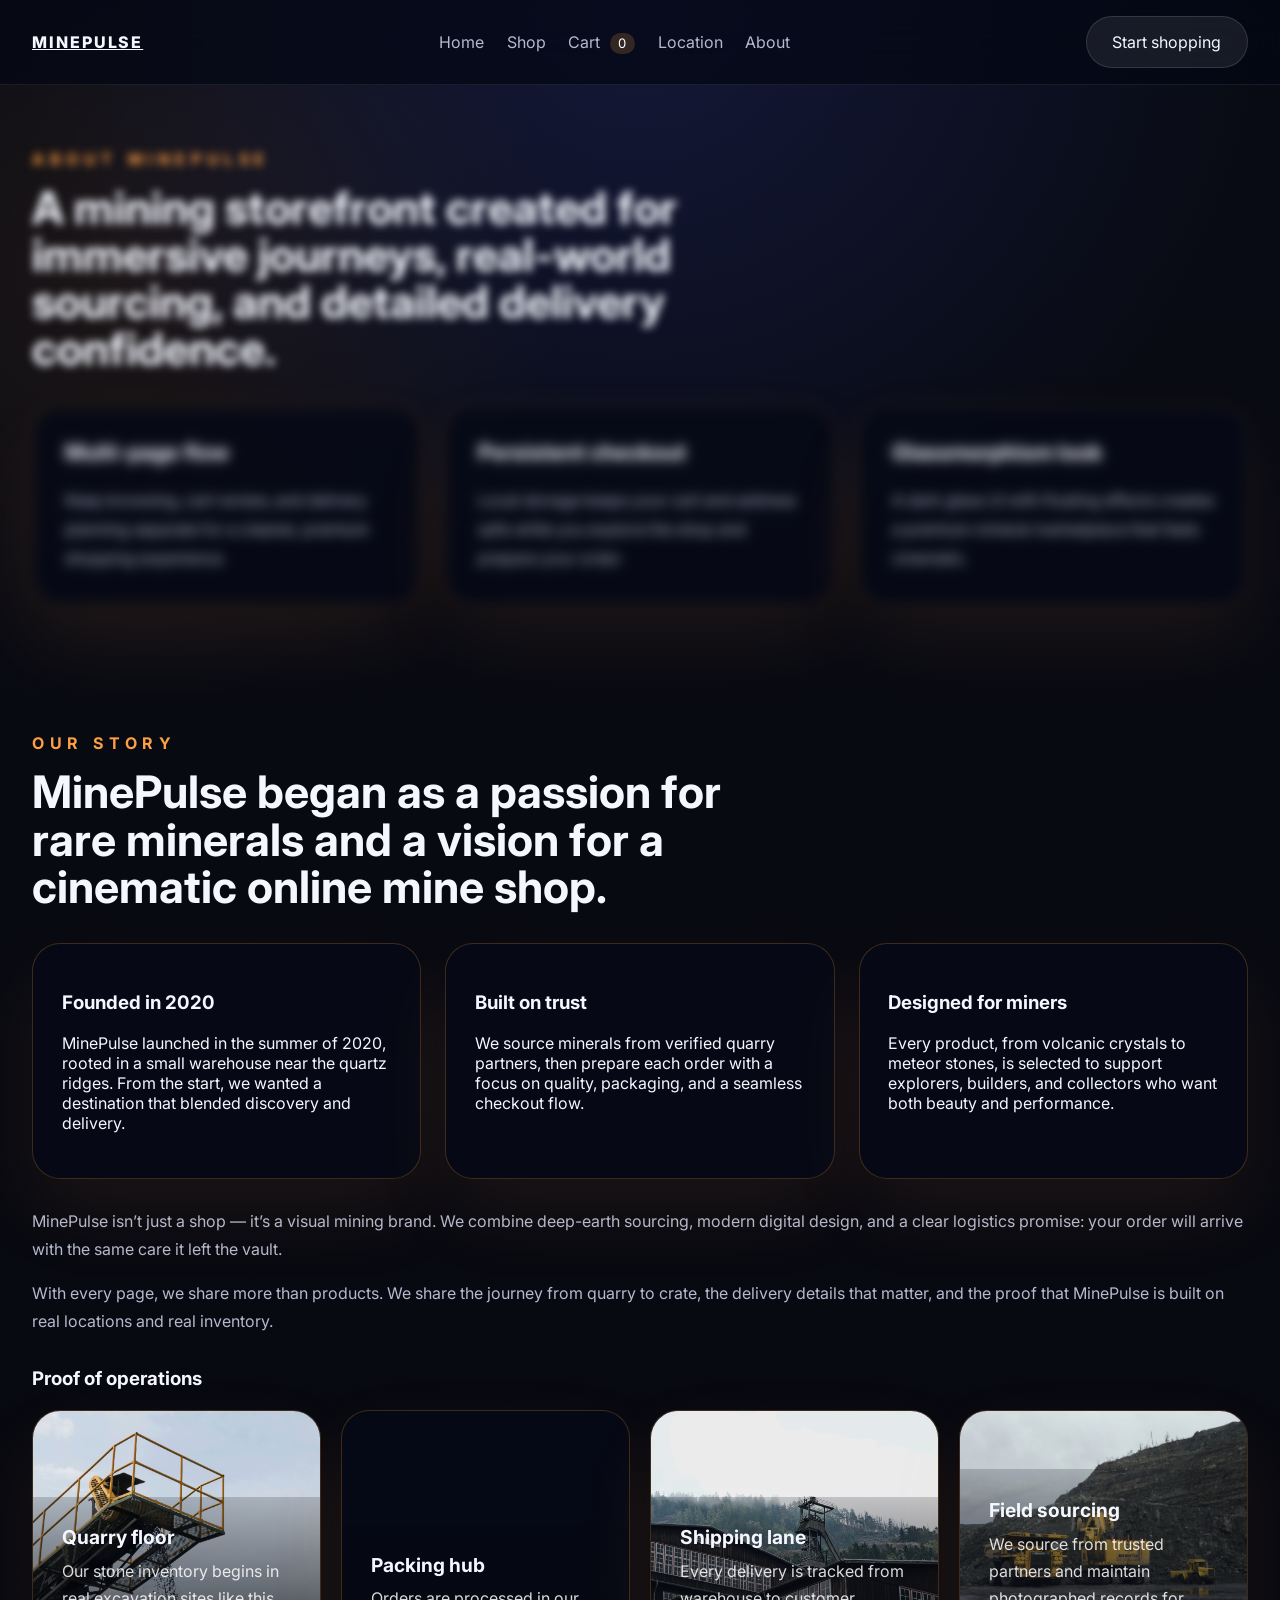
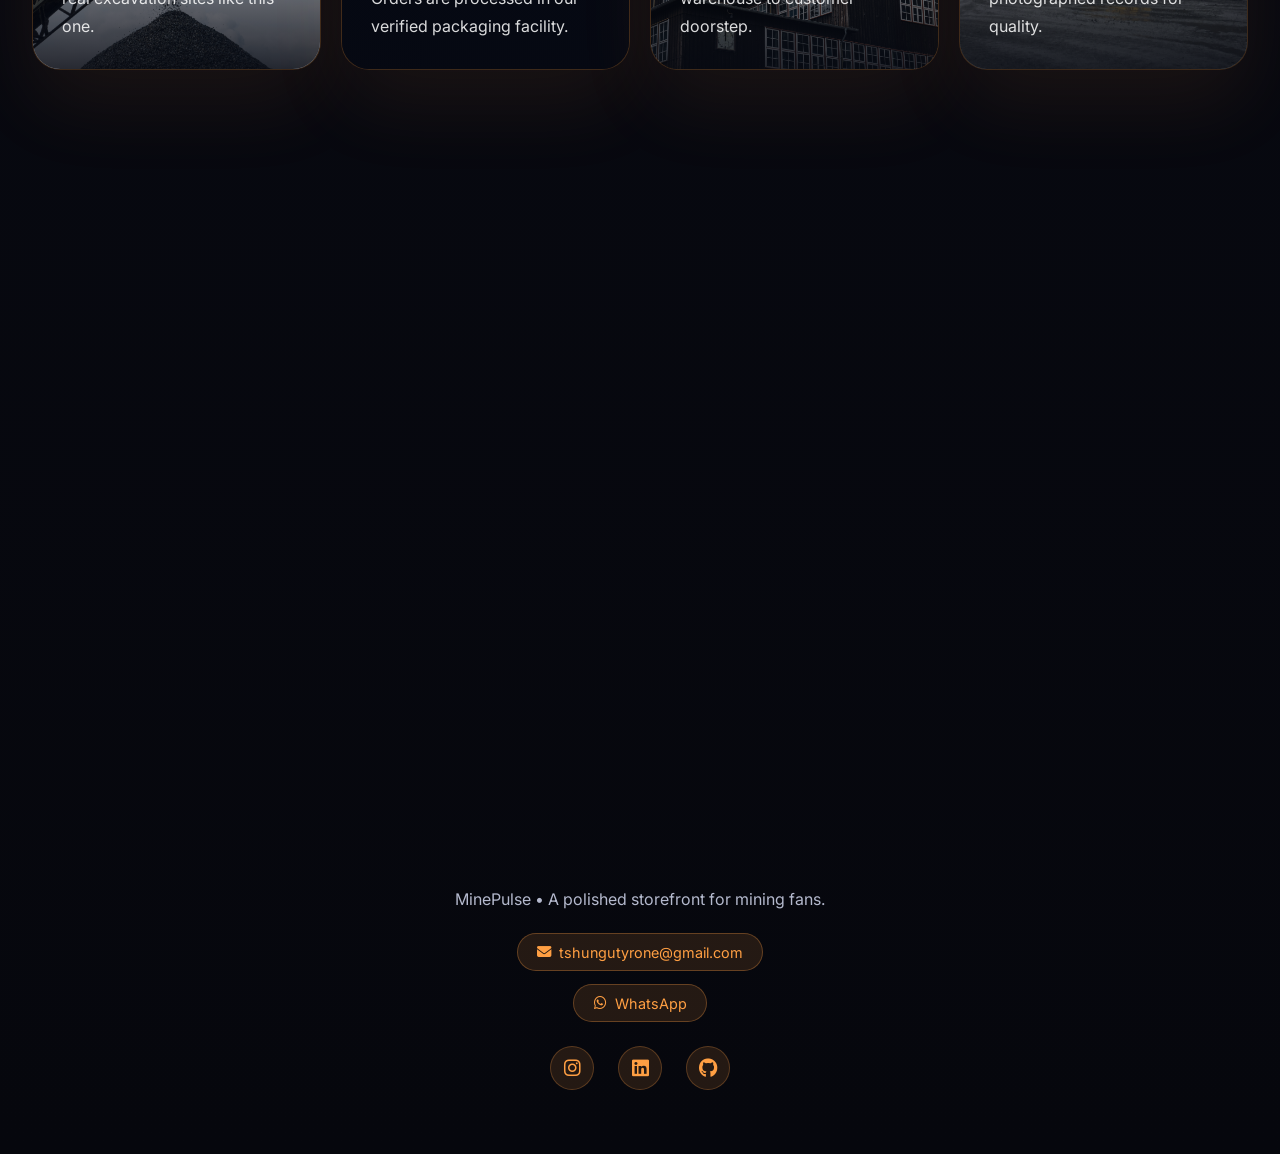
==== Construction/about.html @ dc21303c "Add files via upload" ====
<!DOCTYPE html>
<html lang="en">
<head>
  <meta charset="UTF-8" />
  <meta name="viewport" content="width=device-width, initial-scale=1.0" />
  <title>MinePulse — About</title>
  <link rel="preconnect" href="https://fonts.googleapis.com" />
  <link rel="preconnect" href="https://fonts.gstatic.com" crossorigin />
  <link href="https://fonts.googleapis.com/css2?family=Inter:wght@400;500;600;700;800&display=swap" rel="stylesheet" />
  <link rel="stylesheet" href="https://cdnjs.cloudflare.com/ajax/libs/font-awesome/6.4.0/css/all.min.css" />
  <link rel="stylesheet" href="style.css" />
</head>
<body data-page="about">
  <header class="site-header">
    <a class="brand" href="index.html">MinePulse</a>
    <nav class="site-nav">
      <a href="index.html">Home</a>
      <a href="shop.html">Shop</a>
      <a href="cart.html">Cart <span class="cart-count">0</span></a>
      <a href="location.html">Location</a>
      <a href="about.html">About</a>
    </nav>
    <a class="button button--secondary" href="shop.html">Start shopping</a>
  </header>

  <main>
    <section class="section section--intro reveal">
      <div class="section__heading">
        <strong>About MinePulse</strong>
        <h2>A mining storefront created for immersive journeys, real-world sourcing, and detailed delivery confidence.</h2>
      </div>
      <div class="feature-grid">
        <div class="feature-card reveal">
          <h3>Multi-page flow</h3>
          <p>Keep browsing, cart review, and delivery planning separate for a cleaner, premium shopping experience.</p>
        </div>
        <div class="feature-card reveal">
          <h3>Persistent checkout</h3>
          <p>Local storage keeps your cart and address safe while you explore the shop and prepare your order.</p>
        </div>
        <div class="feature-card reveal">
          <h3>Glassmorphism look</h3>
          <p>A dark glass UI with floating effects creates a premium mineral marketplace that feels cinematic.</p>
        </div>
      </div>
    </section>

    <section class="section section--story reveal">
      <div class="section__heading">
        <strong>Our story</strong>
        <h2>MinePulse began as a passion for rare minerals and a vision for a cinematic online mine shop.</h2>
      </div>
      <div class="history-grid">
        <div class="story-card reveal">
          <h3>Founded in 2020</h3>
          <p>MinePulse launched in the summer of 2020, rooted in a small warehouse near the quartz ridges. From the start, we wanted a destination that blended discovery and delivery.</p>
        </div>
        <div class="story-card reveal">
          <h3>Built on trust</h3>
          <p>We source minerals from verified quarry partners, then prepare each order with a focus on quality, packaging, and a seamless checkout flow.</p>
        </div>
        <div class="story-card reveal">
          <h3>Designed for miners</h3>
          <p>Every product, from volcanic crystals to meteor stones, is selected to support explorers, builders, and collectors who want both beauty and performance.</p>
        </div>
      </div>
      <div class="about-copy">
        <p>MinePulse isn’t just a shop — it’s a visual mining brand. We combine deep-earth sourcing, modern digital design, and a clear logistics promise: your order will arrive with the same care it left the vault.</p>
        <p>With every page, we share more than products. We share the journey from quarry to crate, the delivery details that matter, and the proof that MinePulse is built on real locations and real inventory.</p>
      </div>

      <div class="proof-gallery">
        <h3>Proof of operations</h3>
        <div class="proof-grid">
          <article class="proof-card proof-card--one reveal">
            <div class="proof-copy"><strong>Quarry floor</strong><p>Our stone inventory begins in real excavation sites like this one.</p></div>
          </article>
          <article class="proof-card proof-card--two reveal">
            <div class="proof-copy"><strong>Packing hub</strong><p>Orders are processed in our verified packaging facility.</p></div>
          </article>
          <article class="proof-card proof-card--three reveal">
            <div class="proof-copy"><strong>Shipping lane</strong><p>Every delivery is tracked from warehouse to customer doorstep.</p></div>
          </article>
          <article class="proof-card proof-card--four reveal">
            <div class="proof-copy"><strong>Field sourcing</strong><p>We source from trusted partners and maintain photographed records for quality.</p></div>
          </article>
        </div>
      </div>
    </section>

    <section class="section section--contact reveal">
      <div class="section__heading">
        <strong>Get in touch</strong>
        <h2>Have questions or need more information? We're here to help!</h2>
      </div>
      <div class="contact-grid">
        <div class="contact-card">
          <div class="contact-icon">
            <i class="fas fa-envelope"></i>
          </div>
          <h3>Email Us</h3>
          <p>For general inquiries and business matters:</p>
          <a href="mailto:tshungutyrone@gmail.com" class="contact-link"><i class="fas fa-envelope"></i> tshungutyrone@gmail.com</a>
        </div>
        <div class="contact-card">
          <div class="contact-icon">
            <i class="fab fa-whatsapp"></i>
          </div>
          <h3>WhatsApp</h3>
          <p>Chat with us directly for quick support:</p>
          <a href="https://wa.me/212694480217" target="_blank" rel="noopener" class="contact-link"><i class="fab fa-whatsapp"></i> +212 694480217</a>
        </div>
      </div>
    </section>
  </main>

  <footer class="footer">
    <p>MinePulse • A polished storefront for mining fans.</p>
    <div class="contact-info">
      <a href="mailto:tshungutyrone@gmail.com" class="contact-badge" title="Email"><i class="fas fa-envelope"></i> tshungutyrone@gmail.com</a>
      <a href="https://wa.me/212694480217" target="_blank" rel="noopener" class="contact-badge" title="WhatsApp"><i class="fab fa-whatsapp"></i> WhatsApp</a>
    </div>
    <div class="social-icons">
      <a href="https://instagram.com" target="_blank" rel="noopener" aria-label="Instagram"><i class="fab fa-instagram"></i></a>
      <a href="https://linkedin.com" target="_blank" rel="noopener" aria-label="LinkedIn"><i class="fab fa-linkedin"></i></a>
      <a href="https://github.com" target="_blank" rel="noopener" aria-label="GitHub"><i class="fab fa-github"></i></a>
    </div>

  <div class="toast" aria-live="polite"></div>
  <script src="script.js"></script>
</body>
</html>
---- Construction/style.css ----
/* Global theme */
:root {
  --bg: #090b14;
  --surface: rgba(255, 255, 255, 0.08);
  --text: #f4f7ff;
  --muted: #b4b9cd;
  --accent: #ff9f43;
  --shadow: 0 32px 120px rgba(0, 0, 0, 0.28);
  font-family: 'Inter', ui-sans-serif, system-ui, sans-serif;
}

* {
  box-sizing: border-box;
}

html {
  scroll-behavior: smooth;
}

body {
  margin: 0;
  min-height: 100vh;
  background: radial-gradient(circle at top, rgba(74, 95, 248, 0.16), transparent 22%),
    radial-gradient(circle at 10% 10%, rgba(255, 159, 67, 0.08), transparent 16%),
    linear-gradient(180deg, #090b14 0%, #06070d 100%);
  color: var(--text);
  overflow-x: hidden;
}

button,
a {
  font: inherit;
}

img {
  display: block;
  max-width: 100%;
}

.site-header {
  position: sticky;
  top: 0;
  z-index: 20;
  display: flex;
  align-items: center;
  justify-content: space-between;
  gap: 1rem;
  padding: 1rem 2rem;
  backdrop-filter: blur(20px);
  background: rgba(4, 7, 20, 0.72);
  border-bottom: 1px solid rgba(255, 255, 255, 0.08);
}

.brand {
  font-weight: 800;
  letter-spacing: 0.12em;
  text-transform: uppercase;
  color: var(--text);
}

.site-nav {
  display: flex;
  gap: 1.4rem;
  flex-wrap: wrap;
}

.site-nav a {
  color: var(--muted);
  text-decoration: none;
  transition: color 0.2s ease;
}

.site-nav a:hover,
.site-nav a:focus {
  color: var(--text);
}

.cart-count {
  margin-left: 0.35rem;
  padding: 0.15rem 0.55rem;
  border-radius: 999px;
  background: rgba(255, 159, 67, 0.18);
  color: #fff;
  font-size: 0.82rem;
}

.hero {
  position: relative;
  min-height: 100vh;
  display: grid;
  grid-template-columns: 1.2fr 0.8fr;
  align-items: center;
  gap: 2rem;
  padding: 6rem 2rem 3rem;
  z-index: 1;
}

.hero__copy {
  max-width: 640px;
}

.hero h1 {
  font-size: clamp(3rem, 5vw, 5.2rem);
  line-height: 1;
  margin: 0 0 1.2rem;
  max-width: 14ch;
}

.hero p {
  max-width: 620px;
  color: var(--muted);
  line-height: 1.8;
  margin-bottom: 2rem;
}

.hero__actions {
  display: flex;
  gap: 1rem;
  flex-wrap: wrap;
  margin-bottom: 2rem;
}

.hero__preview {
  display: grid;
  gap: 1.5rem;
}

.preview-card {
  border-radius: 32px;
  padding: 2rem;
  background: rgba(255, 255, 255, 0.06);
  border: 1px solid rgba(255, 255, 255, 0.12);
  box-shadow: var(--shadow);
}

.preview-card--big {
  grid-column: span 2;
}

.preview-card strong {
  display: block;
  margin-bottom: 0.75rem;
  font-size: 1.8rem;
}

.preview-card span {
  color: var(--muted);
}

.eyebrow {
  display: inline-block;
  text-transform: uppercase;
  letter-spacing: 0.32em;
  color: var(--accent);
  font-size: 0.8rem;
  margin-bottom: 1.5rem;
}

.button {
  display: inline-flex;
  align-items: center;
  justify-content: center;
  gap: 0.5rem;
  padding: 0.95rem 1.6rem;
  border-radius: 999px;
  border: none;
  text-decoration: none;
  cursor: pointer;
  transition: transform 0.22s ease, box-shadow 0.22s ease, background-color 0.22s ease;
}

.button:hover {
  transform: translateY(-2px);
}

.button--primary {
  background: linear-gradient(135deg, #6f6dff, #ff9f43);
  color: #0f1124;
  box-shadow: 0 18px 35px rgba(255, 159, 67, 0.18);
}

.button--secondary {
  background: rgba(255, 255, 255, 0.08);
  color: var(--text);
  border: 1px solid rgba(255, 255, 255, 0.12);
  display: inline-flex;
  align-items: center;
  gap: 0.6rem;
  transition: all 0.3s ease;
}

.button--secondary:hover {
  background: rgba(255, 159, 67, 0.15);
  border-color: rgba(255, 159, 67, 0.4);
}

.button--secondary i {
  transition: transform 0.3s ease;
}

.button--secondary:hover i {
  transform: scale(1.2);
}

.scene {
  position: fixed;
  inset: 0;
  pointer-events: none;
  overflow: hidden;
  z-index: 0;
}

.scene__spark,
.scene__orb {
  position: absolute;
  border-radius: 50%;
  opacity: 0.8;
  filter: blur(1px);
}

.scene__spark {
  width: 100px;
  height: 100px;
  background: radial-gradient(circle, rgba(255, 159, 67, 0.45), transparent 45%);
}

.spark--one {
  top: 12%;
  left: 10%;
}

.spark--two {
  top: 40%;
  right: 8%;
  width: 120px;
  height: 120px;
  background: radial-gradient(circle, rgba(81, 148, 255, 0.35), transparent 55%);
}

.spark--three {
  bottom: 18%;
  left: 22%;
}

.spark--four {
  bottom: 25%;
  right: 16%;
  width: 90px;
  height: 90px;
  background: radial-gradient(circle, rgba(255, 255, 255, 0.18), transparent 52%);
}

.scene__orb {
  width: 200px;
  height: 200px;
  background: radial-gradient(circle at 30% 30%, rgba(102, 69, 255, 0.22), rgba(255, 159, 67, 0.04));
}

.orb--one {
  top: 20%;
  right: 12%;
}

.orb--two {
  bottom: 14%;
  left: 10%;
  width: 170px;
  height: 170px;
}

.orb--three {
  top: 55%;
  left: 50%;
  transform: translateX(-50%);
  width: 220px;
  height: 220px;
  background: radial-gradient(circle at 40% 40%, rgba(255, 159, 67, 0.18), rgba(81, 148, 255, 0.06));
}

.section {
  position: relative;
  z-index: 1;
  padding: 4rem 2rem;
}

.section--shop-hero {
  position: relative;
  background-image: linear-gradient(180deg, rgba(8, 12, 22, 0.84), rgba(8, 12, 22, 0.84)), url('image/brian-wangenheim-9oYVLajlsg8-unsplash.jpg');
  background-size: cover;
  background-position: center;
  color: #fff;
}

.section--cart-bg {
  position: relative;
  background-image: linear-gradient(180deg, rgba(8, 12, 22, 0.81), rgba(8, 12, 22, 0.81)), url('image/dominik-vanyi-Mk2ls9UBO2E-unsplash.jpg');
  background-size: cover;
  background-position: center;
  color: #fff;
}

.section--shop-hero::before,
.section--cart-bg::before {
  content: "";
  position: absolute;
  inset: 0;
  background: rgba(3, 6, 15, 0.56);
}

.section--shop-hero > * {
  position: relative;
  z-index: 1;
}

.section--cart-bg > * {
  position: relative;
  z-index: 1;
}

.section__heading {
  max-width: 780px;
  margin-bottom: 2rem;
}

.section__heading strong {
  display: block;
  text-transform: uppercase;
  letter-spacing: 0.35em;
  color: var(--accent);
  margin-bottom: 1rem;
}

.section__heading h2 {
  font-size: clamp(2.1rem, 3.5vw, 3.4rem);
  margin: 0;
  line-height: 1.05;
}

.feature-grid,
.category-grid,
.location-grid,
.history-grid {
  display: grid;
  grid-template-columns: repeat(auto-fit, minmax(260px, 1fr));
  gap: 1.5rem;
}

.feature-card,
.category-card,
.location-card,
.story-card,
.cart-panel__inner,
.delivery-panel__inner {
  background: rgba(255, 255, 255, 0.05);
  border: 1px solid rgba(255, 255, 255, 0.1);
  border-radius: 28px;
  padding: 2rem;
  box-shadow: inset 0 0 0 1px rgba(255, 255, 255, 0.02);
}

body[data-page="about"] .feature-card,
body[data-page="about"] .story-card,
body[data-page="about"] .proof-card {
  background: rgba(6, 10, 22, 0.88);
  border: 1px solid rgba(255, 159, 67, 0.22);
  box-shadow: 0 35px 80px rgba(255, 159, 67, 0.08);
}

body[data-page="about"] .feature-card,
body[data-page="about"] .story-card,
body[data-page="about"] .proof-card {
  background-clip: padding-box;
}

body[data-page="about"] .feature-card.reveal {
  transform: translateX(-40px);
  opacity: 0;
}

body[data-page="about"] .story-card.reveal {
  transform: translateX(40px);
  opacity: 0;
}

body[data-page="about"] .proof-card.reveal {
  transform: translateY(40px);
  opacity: 0;
}

body[data-page="about"] .feature-card.reveal.is-visible,
body[data-page="about"] .story-card.reveal.is-visible,
body[data-page="about"] .proof-card.reveal.is-visible {
  transform: translateX(0) translateY(0);
  opacity: 1;
}

.feature-card h3,
.category-card h3,
.location-card h3 {
  margin-top: 0;
  font-size: 1.35rem;
}

.feature-card p,
.category-card p,
.location-card p {
  color: var(--muted);
  margin: 0.85rem 0 0;
  line-height: 1.8;
}

.proof-gallery {
  margin-top: 2rem;
}

.proof-gallery h3 {
  margin-bottom: 1.2rem;
}

.proof-grid {
  display: grid;
  grid-template-columns: repeat(auto-fit, minmax(240px, 1fr));
  gap: 1.25rem;
}

.proof-card {
  position: relative;
  min-height: 260px;
  border-radius: 28px;
  overflow: hidden;
  background: rgba(255, 255, 255, 0.06);
  border: 1px solid rgba(255, 255, 255, 0.12);
  box-shadow: var(--shadow);
  display: flex;
  align-items: flex-end;
}

.proof-card::before {
  content: "";
  position: absolute;
  inset: 0;
  background-size: cover;
  background-position: center;
  opacity: 0.95;
}

.proof-copy {
  position: relative;
  z-index: 1;
  padding: 1.8rem;
  background: linear-gradient(180deg, rgba(6, 9, 18, 0.18), rgba(6, 9, 18, 0.85));
  width: 100%;
}

.proof-copy strong {
  display: block;
  font-size: 1.2rem;
  margin-bottom: 0.55rem;
}

.proof-copy p {
  margin: 0;
  color: rgba(255, 255, 255, 0.85);
  line-height: 1.7;
}

.proof-card--one::before {
  background-image: url('image/adriano-qCB_-fzt35s-unsplash.jpg');
}

.proof-card--two::before {
  background-image: url('image/brian-wangenheim-9oYVLajlsg8-unsplash.jpg');
}

.proof-card--three::before {
  background-image: url('image/arthur-dick-jZiDVf-UNDk-unsplash.jpg');
}

.proof-card--four::before {
  background-image: url('image/vladimir-patkachakov-Mx6Xmf_nbRk-unsplash.jpg');
}

.proof-grid--location .proof-card--one::before {
  background-image: url('image/ben-ostrower-BM4FXbz2Xt0-unsplash.jpg');
}

.proof-grid--location .proof-card--two::before {
  background-image: url('image/ant-rozetsky-SLIFI67jv5k-unsplash.jpg');
}

.proof-grid--location .proof-card--three::before {
  background-image: url('image/tobias-kleeb-rpP7zWy-Uxc-unsplash.jpg');
}

.cards {
  display: grid;
  grid-template-columns: repeat(auto-fit, minmax(280px, 1fr));
  gap: 1.8rem;
}

.product-card {
  position: relative;
  background: rgba(255, 255, 255, 0.06);
  border: 1px solid rgba(255, 255, 255, 0.1);
  border-radius: 32px;
  padding: 1.5rem;
  box-shadow: var(--shadow);
  overflow: hidden;
  backdrop-filter: blur(18px);
  display: grid;
  gap: 1.2rem;
}

.product-card::before {
  content: "";
  position: absolute;
  inset: 0;
  background: linear-gradient(180deg, rgba(255, 255, 255, 0.05), transparent 45%);
  pointer-events: none;
}

.product-card__image {
  position: relative;
  width: 100%;
  min-height: 220px;
  border-radius: 28px;
  overflow: hidden;
  background: linear-gradient(180deg, rgba(81, 148, 255, 0.14), rgba(255, 159, 67, 0.11));
  display: grid;
  place-items: center;
}

.product-card__image::after {
  content: "";
  position: absolute;
  inset: 0;
  background: radial-gradient(circle at 20% 20%, rgba(255, 255, 255, 0.15), transparent 35%);
}

.image--rock1 {
  background-image: url('image/5.jpg');
  background-size: cover;
  background-position: center;
}

.image--rock2 {
  background-image: url('image/ant-rozetsky-SLIFI67jv5k-unsplash.jpg');
  background-size: cover;
  background-position: center;
}

.image--rock3 {
  background-image: url('image/9.jpg');
  background-size: cover;
  background-position: center;
}

.image--rock4 {
  background-image: url('image/tobias-kleeb-rpP7zWy-Uxc-unsplash.jpg');
  background-size: cover;
  background-position: center;
}

.image--rock5 {
  background-image: url('image/arthur-dick-jZiDVf-UNDk-unsplash.jpg');
  background-size: cover;
  background-position: center;
}

.image--rock6 {
  background-image: url('image/ant-rozetsky-SLIFI67jv5k-unsplash.jpg');
  background-size: cover;
  background-position: center;
}

.image--rock7 {
  background-image: url('image/tobias-kleeb-rpP7zWy-Uxc-unsplash.jpg');
  background-size: cover;
  background-position: center;
}

.image--rock8 {
  background-image: url('image/istockphoto-2238653278-1024x1024.jpg');
  background-size: cover;
  background-position: center;
}

.image--rock9 {
  background-image: url('image/wolfgang-weiser-2OCcshgezsE-unsplash.jpg');
  background-size: cover;
  background-position: center;
}

.card-badge {
  position: absolute;
  top: 1rem;
  right: 1rem;
  padding: 0.45rem 0.95rem;
  border-radius: 999px;
  font-size: 0.75rem;
  font-weight: 700;
  letter-spacing: 0.08em;
  text-transform: uppercase;
  background: rgba(0, 0, 0, 0.45);
  color: #fff;
  z-index: 1;
}

.product-card__body {
  position: relative;
  z-index: 1;
}

.product-card h3 {
  margin: 0 0 0.8rem;
  font-size: 1.5rem;
}

.product-card p {
  color: var(--muted);
  line-height: 1.8;
  margin: 0 0 1.4rem;
}

.product-card__meta {
  display: flex;
  align-items: center;
  justify-content: space-between;
  gap: 1rem;
  flex-wrap: wrap;
}

.price {
  font-size: 1.35rem;
  font-weight: 700;
}

.checkout-grid {
  display: grid;
  grid-template-columns: 1.1fr 0.9fr;
  gap: 1.8rem;
}

.gallery-slider {
  position: relative;
  overflow: hidden;
  border-radius: 32px;
  min-height: 420px;
  background: rgba(255, 255, 255, 0.04);
  border: 1px solid rgba(255, 255, 255, 0.12);
  box-shadow: var(--shadow);
}

.slider-track {
  display: flex;
  width: 400%;
  transition: transform 0.8s ease;
}

.slide-item {
  min-width: 100%;
  position: relative;
  padding: 3rem;
  display: grid;
  align-items: flex-end;
  background-size: cover;
  background-position: center;
  color: #fff;
}

.slide-item::before {
  content: "";
  position: absolute;
  inset: 0;
  background: linear-gradient(180deg, rgba(7, 13, 33, 0.12), rgba(7, 13, 33, 0.75));
}

.slide-copy {
  position: relative;
  z-index: 1;
  max-width: 520px;
}

.slide-copy span {
  display: inline-block;
  text-transform: uppercase;
  letter-spacing: 0.3em;
  color: var(--accent);
  margin-bottom: 1rem;
  font-size: 0.78rem;
}

.slide-copy h3 {
  font-size: clamp(2rem, 3vw, 2.7rem);
  margin: 0 0 0.8rem;
}

.slide-copy p {
  color: rgba(255, 255, 255, 0.88);
  line-height: 1.8;
}

.slider-controls {
  position: absolute;
  left: 50%;
  bottom: 1.4rem;
  transform: translateX(-50%);
  display: flex;
  gap: 1rem;
  z-index: 2;
}

.slide-button {
  border: none;
  background: rgba(255, 255, 255, 0.12);
  color: #fff;
  padding: 0.95rem 1.2rem;
  border-radius: 999px;
  cursor: pointer;
  transition: background-color 0.2s ease, transform 0.2s ease;
}

.slide-button:hover {
  background: rgba(255, 159, 67, 0.92);
  transform: translateY(-2px);
}

.map-card {
  margin-top: 2rem;
  background: rgba(255, 255, 255, 0.05);
  border: 1px solid rgba(255, 255, 255, 0.14);
  border-radius: 28px;
  padding: 2rem;
  box-shadow: var(--shadow);
}

.map-card h3 {
  margin-top: 0;
}

.map-card p {
  color: var(--muted);
  line-height: 1.75;
}

.map-frame {
  width: 100%;
  min-height: 320px;
  margin-top: 1.5rem;
  border: 0;
  border-radius: 24px;
}

.story-card {
  background: rgba(255, 255, 255, 0.05);
  border: 1px solid rgba(255, 255, 255, 0.12);
  border-radius: 28px;
  padding: 1.8rem;
}

.about-copy {
  margin-top: 1.8rem;
  color: var(--muted);
  line-height: 1.75;
}

.hero {
  background-image: radial-gradient(circle at top left, rgba(255, 159, 67, 0.14), transparent 20%),
    radial-gradient(circle at 95% 20%, rgba(81, 148, 255, 0.11), transparent 22%),
    linear-gradient(180deg, rgba(8, 12, 22, 0.96), rgba(8, 12, 22, 0.92));
}

.hero::before {
  content: "";
  position: absolute;
  inset: 0;
  background-image: url('image/ricardo-gomez-angel-F2iCP_knaj8-unsplash.jpg');
  background-size: cover;
  background-position: center center;
  opacity: 0.18;
  pointer-events: none;
}

.hero__copy,
.hero__preview {
  position: relative;
  z-index: 1;
}

.gallery-slider,
.map-card,
.history-grid {
  position: relative;
}

.map-card,
.story-card,
.location-card,
.feature-card,
.category-card {
  backdrop-filter: blur(16px);
}

.slide-item,
.map-frame {
  filter: saturate(1.05);
}

@media (max-width: 980px) {
  .slider-controls {
    position: static;
    justify-content: center;
    margin-top: 1rem;
  }
}

.cart-panel__inner h2,
.delivery-panel__inner h2 {
  margin: 0 0 1.5rem;
}

.cart-items {
  display: grid;
  gap: 1rem;
}

.cart-empty {
  color: var(--muted);
  margin: 0;
}

.cart-item {
  display: grid;
  grid-template-columns: 1fr auto;
  gap: 1rem;
  align-items: center;
  padding: 1rem 1.2rem;
  background: rgba(255, 255, 255, 0.04);
  border-radius: 20px;
}

.cart-item__info {
  display: grid;
  gap: 0.3rem;
}

.cart-item__name {
  margin: 0;
  font-weight: 700;
}

.cart-item__qty {
  color: var(--muted);
}

.cart-item__price {
  font-weight: 700;
}

.cart-item__actions {
  display: flex;
  gap: 0.6rem;
}

.cart-item__actions button {
  background: rgba(255, 255, 255, 0.08);
  color: var(--text);
  width: 42px;
  height: 42px;
  border-radius: 50%;
  border: 1px solid rgba(255, 255, 255, 0.1);
}

.cart-summary {
  display: flex;
  justify-content: space-between;
  align-items: center;
  margin: 1.5rem 0;
  padding: 1rem 1.2rem;
  border-radius: 22px;
  background: rgba(255, 255, 255, 0.04);
}

.cart-total {
  font-size: 1.85rem;
}

.place-order,
.checkout {
  width: 100%;
  margin-top: 0.5rem;
}

.delivery-form {
  display: grid;
  gap: 1rem;
}

.delivery-form label {
  display: grid;
  gap: 0.5rem;
  color: var(--text);
  font-weight: 500;
}

.delivery-form input {
  width: 100%;
  border: 1px solid rgba(255, 255, 255, 0.14);
  border-radius: 18px;
  background: rgba(255, 255, 255, 0.05);
  color: var(--text);
  padding: 0.95rem 1rem;
}

.delivery-form input::placeholder {
  color: rgba(255, 255, 255, 0.55);
}

.form-row {
  display: grid;
  grid-template-columns: repeat(2, minmax(0, 1fr));
  gap: 1rem;
}

.delivery-summary {
  margin-top: 2rem;
  padding: 1.4rem;
  background: rgba(255, 255, 255, 0.05);
  border: 1px solid rgba(255, 255, 255, 0.1);
  border-radius: 24px;
}

.customer-details {
  display: grid;
  gap: 0.75rem;
  color: var(--muted);
}

.customer-details p {
  margin: 0;
}

.location-card {
  min-height: 240px;
}

.footer {
  text-align: center;
  padding: 2rem 2rem 4rem;
  color: var(--muted);
}

.social-icons {
  display: flex;
  justify-content: center;
  gap: 1.5rem;
  margin-top: 1.5rem;
}

.social-icons a {
  display: inline-flex;
  align-items: center;
  justify-content: center;
  width: 44px;
  height: 44px;
  border-radius: 50%;
  background: rgba(255, 159, 67, 0.12);
  color: var(--accent);
  text-decoration: none;
  font-size: 1.2rem;
  transition: all 0.3s ease;
  border: 1px solid rgba(255, 159, 67, 0.25);
}

.social-icons a:hover {
  background: rgba(255, 159, 67, 0.25);
  color: #fff;
  transform: translateY(-4px);
  box-shadow: 0 12px 32px rgba(255, 159, 67, 0.2);
}

/* Contact Information Styling */
.contact-info {
  display: flex;
  flex-direction: column;
  gap: 0.8rem;
  align-items: center;
  margin: 1.5rem 0;
}

.contact-badge {
  display: inline-flex;
  align-items: center;
  gap: 0.5rem;
  padding: 0.6rem 1.2rem;
  background: rgba(255, 159, 67, 0.12);
  color: var(--accent);
  text-decoration: none;
  border-radius: 999px;
  border: 1px solid rgba(255, 159, 67, 0.3);
  transition: all 0.3s ease;
  font-size: 0.9rem;
}

.contact-badge:hover {
  background: rgba(255, 159, 67, 0.25);
  color: #fff;
  box-shadow: 0 8px 24px rgba(255, 159, 67, 0.2);
}

/* Contact Section */
.section--contact {
  margin: 4rem 0;
}

.contact-grid {
  display: grid;
  grid-template-columns: repeat(auto-fit, minmax(280px, 1fr));
  gap: 2rem;
  margin-top: 2.5rem;
}

.contact-card {
  background: rgba(255, 255, 255, 0.05);
  border: 1px solid rgba(255, 159, 67, 0.25);
  border-radius: 28px;
  padding: 2rem;
  text-align: center;
  backdrop-filter: blur(16px);
  transition: all 0.3s ease;
}

.contact-card:hover {
  background: rgba(255, 159, 67, 0.08);
  border-color: rgba(255, 159, 67, 0.5);
  transform: translateY(-8px);
  box-shadow: 0 20px 40px rgba(255, 159, 67, 0.15);
}

.contact-icon {
  width: 64px;
  height: 64px;
  margin: 0 auto 1.5rem;
  display: flex;
  align-items: center;
  justify-content: center;
  background: rgba(255, 159, 67, 0.15);
  border-radius: 50%;
  font-size: 2rem;
  color: var(--accent);
  transition: all 0.3s ease;
}

.contact-card:hover .contact-icon {
  background: rgba(255, 159, 67, 0.25);
  transform: scale(1.1);
}

.contact-card h3 {
  margin: 0 0 0.8rem;
  font-size: 1.3rem;
  color: var(--text);
}

.contact-card p {
  color: var(--muted);
  margin: 0 0 1.2rem;
  line-height: 1.6;
  font-size: 0.95rem;
}

.contact-link {
  display: inline-flex;
  align-items: center;
  gap: 0.6rem;
  padding: 0.75rem 1.5rem;
  background: linear-gradient(135deg, rgba(255, 159, 67, 0.2), rgba(255, 159, 67, 0.05));
  color: var(--accent);
  text-decoration: none;
  border-radius: 999px;
  border: 1px solid rgba(255, 159, 67, 0.4);
  transition: all 0.3s ease;
  font-weight: 600;
}

.contact-link:hover {
  background: linear-gradient(135deg, rgba(255, 159, 67, 0.3), rgba(255, 159, 67, 0.15));
  border-color: rgba(255, 159, 67, 0.6);
  transform: translateY(-2px);
  box-shadow: 0 12px 28px rgba(255, 159, 67, 0.2);
}

.toast {
  position: fixed;
  left: 50%;
  transform: translateX(-50%);
  bottom: 2rem;
  background: rgba(12, 18, 38, 0.96);
  color: #fff;
  padding: 1rem 1.4rem;
  border-radius: 999px;
  border: 1px solid rgba(255, 255, 255, 0.14);
  box-shadow: 0 20px 60px rgba(0, 0, 0, 0.28);
  opacity: 0;
  pointer-events: none;
  transition: transform 0.3s ease, opacity 0.3s ease;
  z-index: 50;
}

.toast.is-active {
  opacity: 1;
  transform: translateX(-50%) translateY(-10px);
}

.reveal {
  opacity: 0;
  transform: translateY(60px);
  transition: opacity 1s cubic-bezier(0.34, 1.56, 0.64, 1), transform 1s cubic-bezier(0.34, 1.56, 0.64, 1);
  filter: blur(4px);
}

.reveal.is-visible {
  opacity: 1;
  transform: translateY(0);
  filter: blur(0px);
}

/* Enhanced slide animations for text elements */
.section__heading.reveal,
.about-copy.reveal,
p.reveal {
  transform: translateY(80px);
  transition: opacity 1.2s ease-out, transform 1.2s cubic-bezier(0.25, 0.46, 0.45, 0.94);
}

.section__heading.reveal.is-visible,
.about-copy.reveal.is-visible,
p.reveal.is-visible {
  transform: translateY(0);
}

/* Staggered animations for multiple text elements */
.section__heading.reveal:nth-child(1) { transition-delay: 0s; }
.section__heading.reveal:nth-child(2) { transition-delay: 0.1s; }
.section__heading.reveal:nth-child(3) { transition-delay: 0.2s; }

p.reveal:nth-of-type(1) { transition-delay: 0s; }
p.reveal:nth-of-type(2) { transition-delay: 0.1s; }
p.reveal:nth-of-type(3) { transition-delay: 0.2s; }
p.reveal:nth-of-type(n+4) { transition-delay: 0.3s; }

@media (max-width: 980px) {
  .hero,
  .checkout-grid {
    grid-template-columns: 1fr;
  }

  .hero {
    padding-top: 4rem;
  }

  .form-row {
    grid-template-columns: 1fr;
  }

  .contact-info {
    flex-direction: row;
    flex-wrap: wrap;
    justify-content: center;
  }

  .contact-badge {
    font-size: 0.85rem;
    padding: 0.5rem 1rem;
  }
}

@media (max-width: 720px) {
  .site-header {
    padding: 1rem 1.2rem;
    flex-direction: column;
    align-items: flex-start;
  }

  .site-nav {
    gap: 0.95rem;
  }

  .feature-grid,
  .category-grid,
  .location-grid {
    grid-template-columns: 1fr;
  }

  .button,
  .place-order,
  .checkout {
    width: 100%;
  }
}
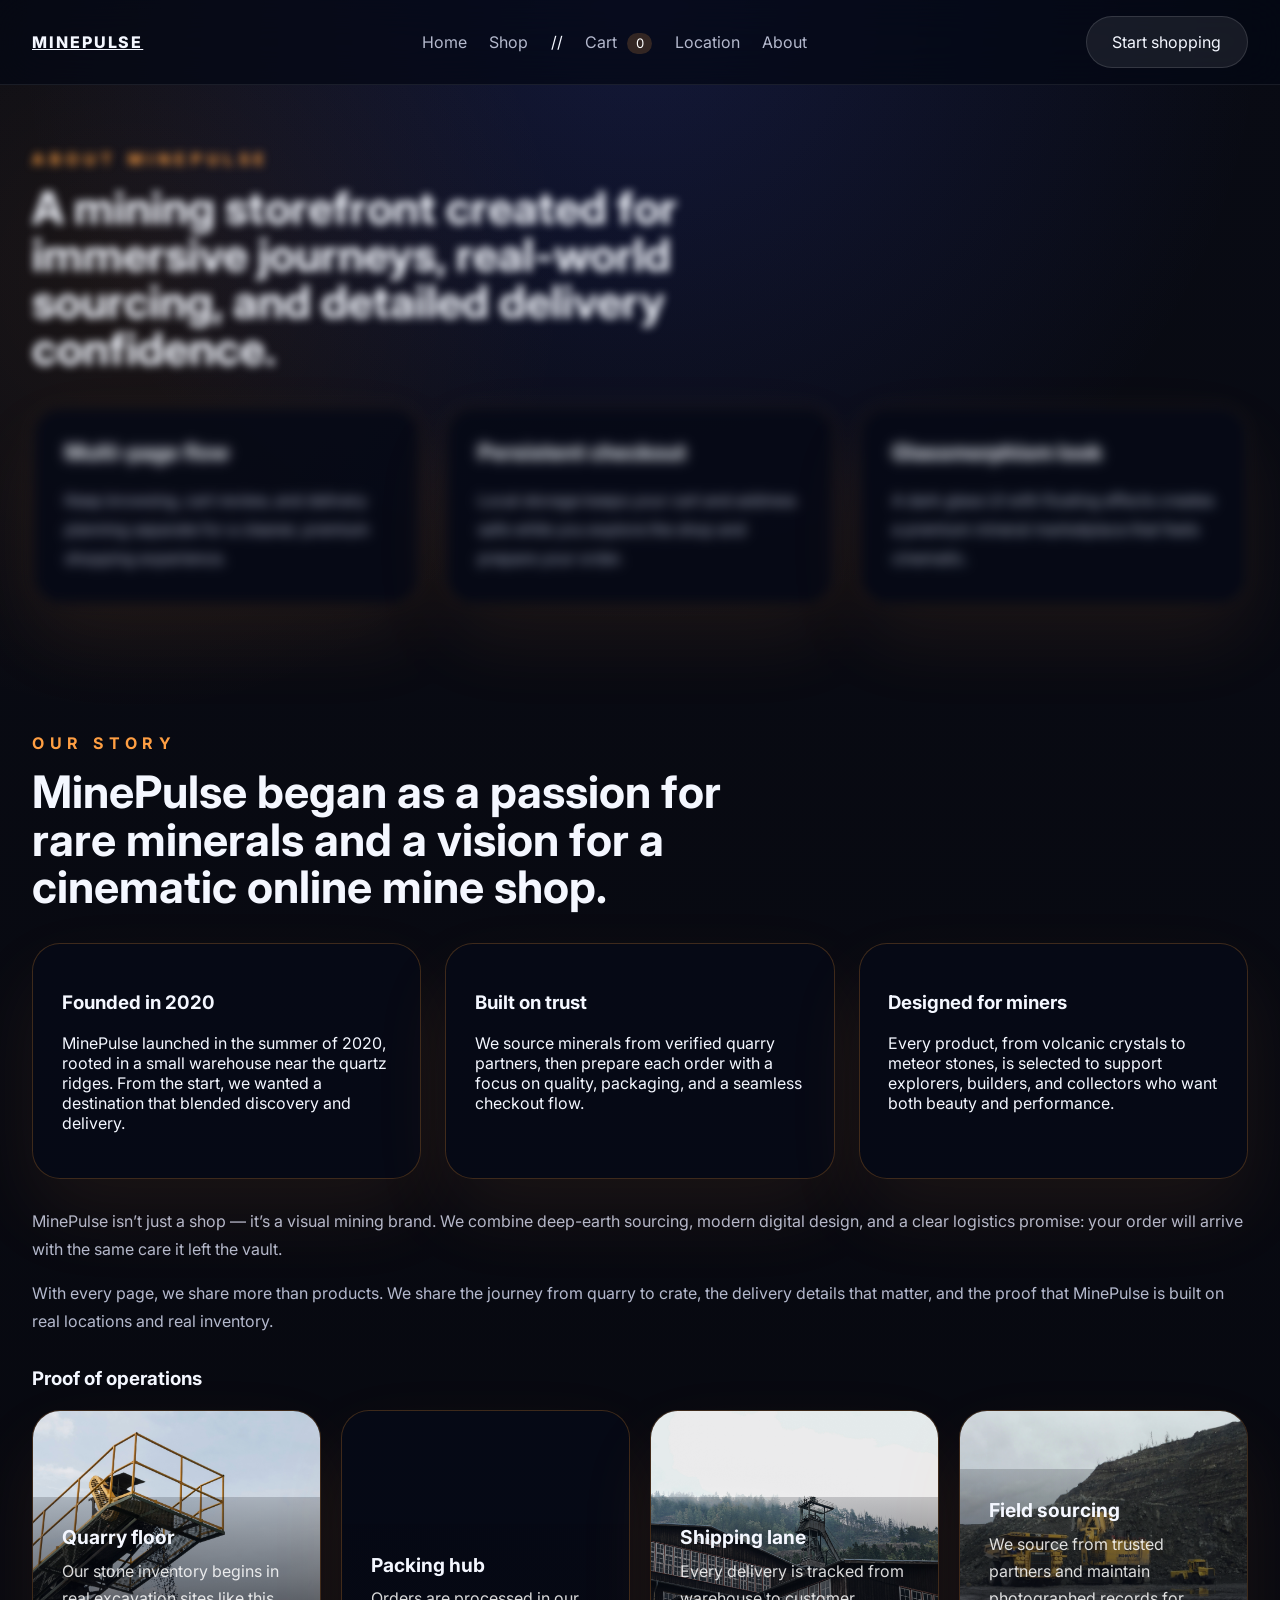
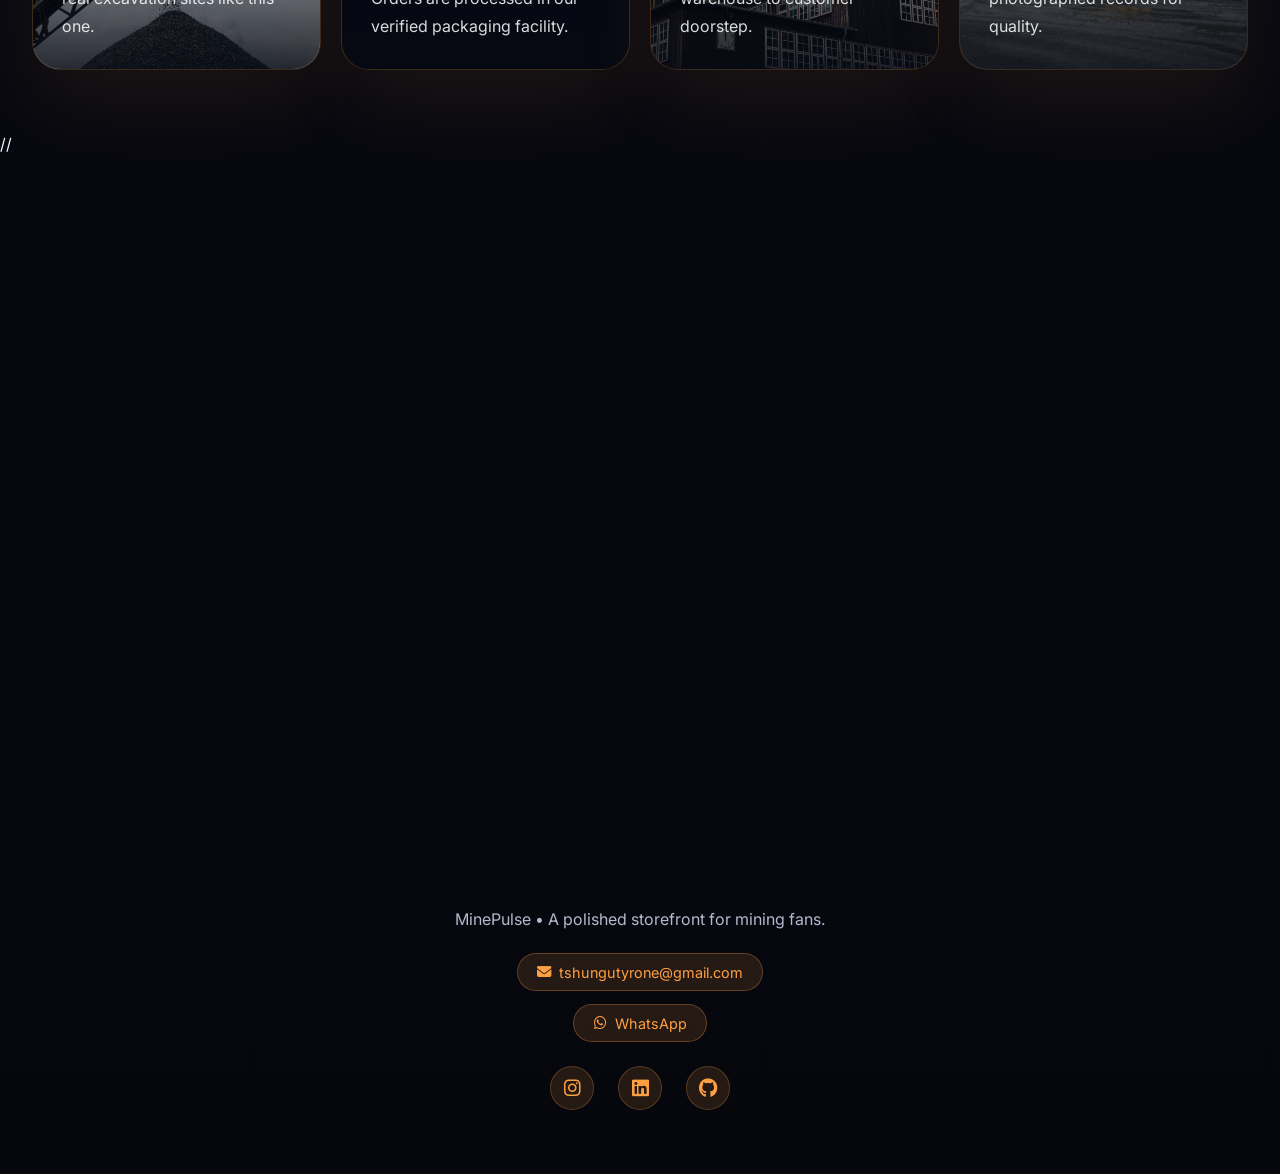
==== commit 6b3937aa: "Fix comment syntax in about.html" ====
--- a/Construction/about.html
+++ b/Construction/about.html
@@ -15,7 +15,7 @@
     <a class="brand" href="index.html">MinePulse</a>
     <nav class="site-nav">
       <a href="index.html">Home</a>
-      <a href="shop.html">Shop</a>
+      <a href="shop.html">Shop</a>//
       <a href="cart.html">Cart <span class="cart-count">0</span></a>
       <a href="location.html">Location</a>
       <a href="about.html">About</a>
@@ -87,7 +87,7 @@
         </div>
       </div>
     </section>
-
+//
     <section class="section section--contact reveal">
       <div class="section__heading">
         <strong>Get in touch</strong>
--- a/Construction/style.css
+++ b/Construction/style.css
@@ -14,7 +14,8 @@
 }
 
 html {
-  scroll-behavior: smooth;
+  scroll-behavior: smooth;//
+  //
 }
 
 body {
@@ -105,7 +106,7 @@
   margin: 0 0 1.2rem;
   max-width: 14ch;
 }
-
+//
 .hero p {
   max-width: 620px;
   color: var(--muted);
@@ -240,7 +241,7 @@
 .spark--three {
   bottom: 18%;
   left: 22%;
-}
+}//
 
 .spark--four {
   bottom: 25%;
@@ -310,7 +311,7 @@
 .section--shop-hero > * {
   position: relative;
   z-index: 1;
-}
+}//
 
 .section--cart-bg > * {
   position: relative;
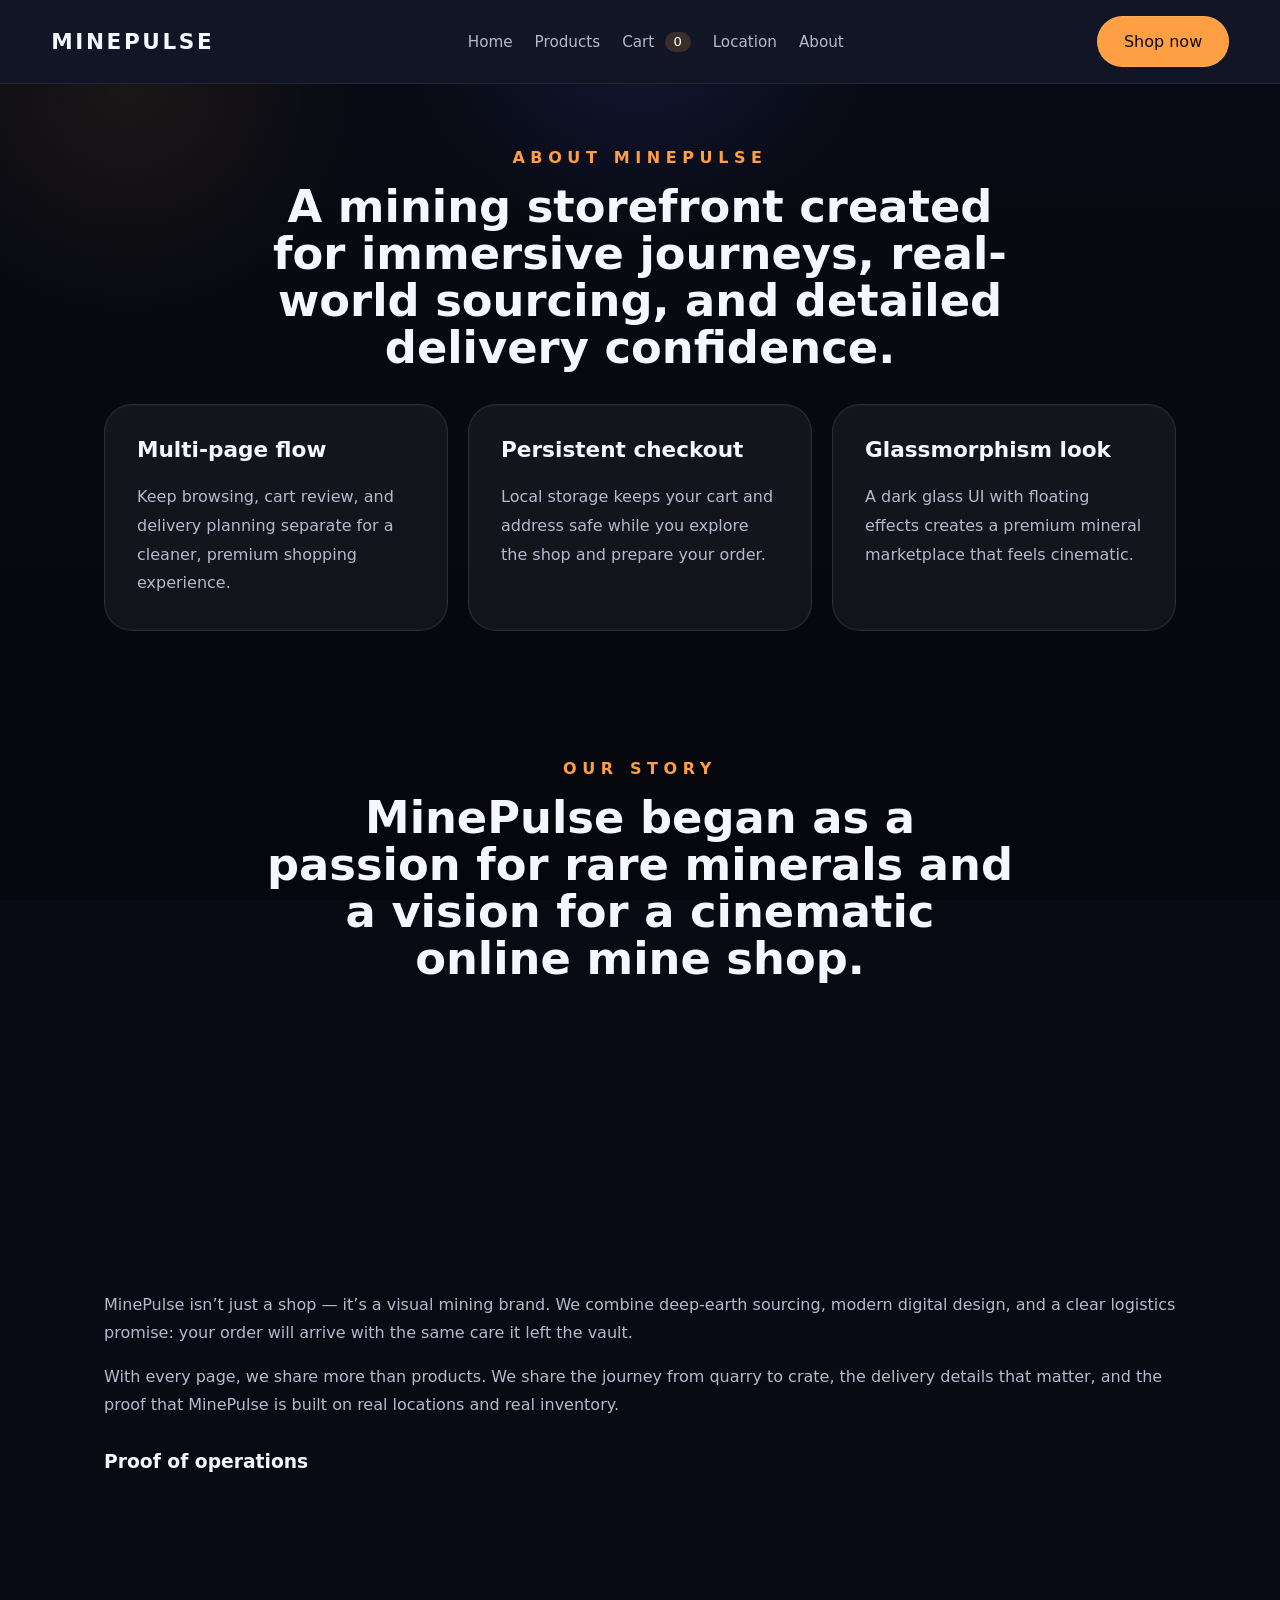
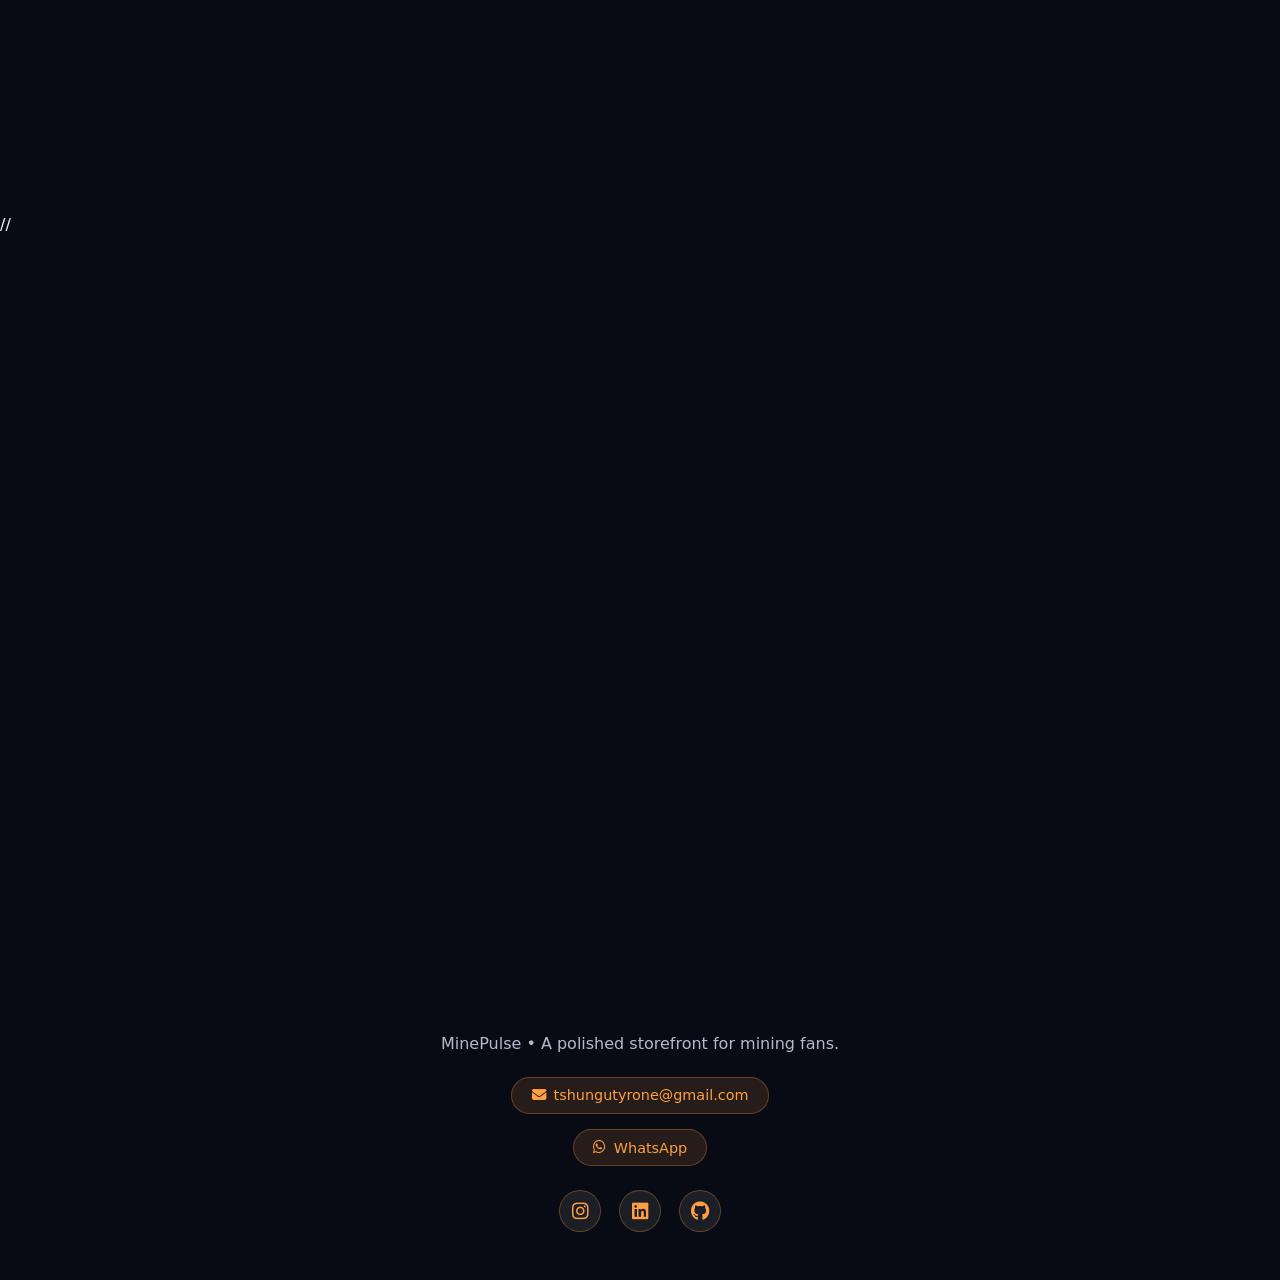
==== commit 95c5d69b: "Update MinePulse website design and functionality" ====
--- a/Construction/about.html
+++ b/Construction/about.html
@@ -1,26 +1,21 @@
 <!DOCTYPE html>
 <html lang="en">
-<head>
-  <meta charset="UTF-8" />
-  <meta name="viewport" content="width=device-width, initial-scale=1.0" />
-  <title>MinePulse — About</title>
-  <link rel="preconnect" href="https://fonts.googleapis.com" />
-  <link rel="preconnect" href="https://fonts.gstatic.com" crossorigin />
-  <link href="https://fonts.googleapis.com/css2?family=Inter:wght@400;500;600;700;800&display=swap" rel="stylesheet" />
-  <link rel="stylesheet" href="https://cdnjs.cloudflare.com/ajax/libs/font-awesome/6.4.0/css/all.min.css" />
-  <link rel="stylesheet" href="style.css" />
-</head>
-<body data-page="about">
+  <!-- HEADER -->
   <header class="site-header">
+    <link rel="stylesheet" href="https://cdnjs.cloudflare.com/ajax/libs/font-awesome/6.7.2/css/all.min.css">
     <a class="brand" href="index.html">MinePulse</a>
-    <nav class="site-nav">
+<link rel="stylesheet" href="style.css">
+    <nav class="site-nav" aria-label="Main navigation">
       <a href="index.html">Home</a>
-      <a href="shop.html">Shop</a>//
+      <a href="index.html#products">Products</a>
       <a href="cart.html">Cart <span class="cart-count">0</span></a>
       <a href="location.html">Location</a>
       <a href="about.html">About</a>
     </nav>
-    <a class="button button--secondary" href="shop.html">Start shopping</a>
+
+    <a class="button button--secondary" href="index.html#products">
+      Shop now
+    </a>
   </header>
 
   <main>
--- a/Construction/style.css
+++ b/Construction/style.css
@@ -1,4 +1,3 @@
-/* Global theme */
 :root {
   --bg: #090b14;
   --surface: rgba(255, 255, 255, 0.08);
@@ -6,6 +5,7 @@
   --muted: #b4b9cd;
   --accent: #ff9f43;
   --shadow: 0 32px 120px rgba(0, 0, 0, 0.28);
+  --line: rgba(255, 255, 255, 0.12);
   font-family: 'Inter', ui-sans-serif, system-ui, sans-serif;
 }
 
@@ -14,8 +14,8 @@
 }
 
 html {
-  scroll-behavior: smooth;//
-  //
+  scroll-behavior: smooth;
+  
 }
 
 body {
@@ -106,7 +106,7 @@
   margin: 0 0 1.2rem;
   max-width: 14ch;
 }
-//
+
 .hero p {
   max-width: 620px;
   color: var(--muted);
@@ -241,7 +241,7 @@
 .spark--three {
   bottom: 18%;
   left: 22%;
-}//
+}
 
 .spark--four {
   bottom: 25%;
@@ -311,7 +311,7 @@
 .section--shop-hero > * {
   position: relative;
   z-index: 1;
-}//
+}
 
 .section--cart-bg > * {
   position: relative;
@@ -1199,3 +1199,1103 @@
     width: 100%;
   }
 }
+
+.confirmation-panel {
+  max-width: 850px;
+  margin: 2rem auto;
+  padding: 2rem;
+}
+
+.confirmation-success {
+  text-align: center;
+  padding: 2rem 1rem;
+}
+
+.confirmation-success i {
+  font-size: 4rem;
+  color: #36c98f;
+  margin-bottom: 1rem;
+}
+
+.confirmation-success h2 {
+  margin-bottom: 0.5rem;
+}
+
+.confirmation-order-number {
+  display: flex;
+  justify-content: space-between;
+  align-items: center;
+  gap: 1rem;
+  padding: 1.2rem;
+  margin: 1.5rem 0;
+  border: 1px solid var(--line);
+  border-radius: 12px;
+}
+
+.confirmation-order-number strong {
+  color: var(--accent);
+  overflow-wrap: anywhere;
+}
+
+.confirmation-delivery {
+  margin-top: 2rem;
+  padding-top: 1.5rem;
+  border-top: 1px solid var(--line);
+}
+
+.confirmation-date {
+  margin: 1.5rem 0;
+  color: var(--muted);
+}
+
+@media (max-width: 600px) {
+  .confirmation-panel {
+    padding: 1rem;
+  }
+
+  .confirmation-order-number {
+    align-items: flex-start;
+    flex-direction: column;
+  }
+}
+/* ==================================
+   MINEPULSE ORDER RECEIPT
+================================== */
+
+.confirmation-main {
+  min-height: 70vh;
+  padding: 3rem 1.5rem;
+}
+
+.confirmation-section {
+  max-width: 950px;
+  margin: auto;
+}
+
+.confirmation-heading {
+  text-align: center;
+  margin-bottom: 2rem;
+}
+
+.confirmation-heading h1 {
+  font-size: clamp(2rem, 5vw, 3.5rem);
+  margin: 1rem 0;
+}
+
+.confirmation-panel {
+  max-width: 850px;
+  margin: auto;
+  padding: 2.5rem;
+  background: var(--surface);
+  border: 1px solid rgba(255, 159, 67, 0.25);
+  border-radius: 22px;
+  box-shadow: var(--shadow);
+}
+
+.confirmation-success {
+  text-align: center;
+  padding: 1rem 0 2rem;
+}
+
+.confirmation-icon {
+  width: 75px;
+  height: 75px;
+  margin: 0 auto 1.2rem;
+  display: flex;
+  align-items: center;
+  justify-content: center;
+  border-radius: 50%;
+  background: rgba(54, 201, 143, 0.15);
+  color: #36c98f;
+  font-size: 2rem;
+}
+
+.confirmation-success h2 {
+  margin-bottom: 0.7rem;
+}
+
+.confirmation-success p {
+  color: var(--muted);
+}
+
+.confirmation-order-number {
+  display: flex;
+  justify-content: space-between;
+  align-items: center;
+  gap: 1rem;
+  padding: 1.5rem;
+  background: rgba(255, 159, 67, 0.08);
+  border: 1px solid rgba(255, 159, 67, 0.3);
+  border-radius: 15px;
+}
+
+.confirmation-order-number div {
+  display: flex;
+  flex-direction: column;
+  gap: 0.5rem;
+}
+
+.confirmation-order-number span {
+  font-size: 0.75rem;
+  color: var(--muted);
+  letter-spacing: 1.5px;
+}
+
+.confirmation-order-number strong {
+  color: var(--accent);
+  font-size: 1.35rem;
+  overflow-wrap: anywhere;
+}
+
+.confirmation-order-number > i {
+  color: var(--accent);
+  font-size: 2rem;
+}
+
+.confirmation-date {
+  margin: 1.5rem 0;
+  color: var(--muted);
+}
+
+.confirmation-date i {
+  margin-right: 0.5rem;
+  color: var(--accent);
+}
+
+.confirmation-divider {
+  height: 1px;
+  background: rgba(255, 255, 255, 0.12);
+  margin: 2rem 0;
+}
+
+.confirmation-section-title {
+  display: flex;
+  justify-content: space-between;
+  align-items: center;
+  gap: 1rem;
+  margin-bottom: 1.3rem;
+}
+
+.confirmation-section-title h3 {
+  margin: 0;
+}
+
+.confirmation-section-title > span {
+  color: var(--muted);
+  font-size: 0.85rem;
+}
+
+.confirmation-items {
+  display: flex;
+  flex-direction: column;
+  gap: 0.8rem;
+}
+
+.confirmation-item {
+  display: flex;
+  justify-content: space-between;
+  align-items: center;
+  gap: 1rem;
+  padding: 1.2rem;
+  border-radius: 12px;
+  background: rgba(255, 255, 255, 0.045);
+}
+
+.confirmation-item-info h4 {
+  margin: 0 0 0.4rem;
+}
+
+.confirmation-item-info p {
+  margin: 0;
+  color: var(--muted);
+  font-size: 0.85rem;
+}
+
+.confirmation-item-price {
+  color: var(--accent);
+  font-weight: 700;
+  white-space: nowrap;
+}
+
+.confirmation-total {
+  display: flex;
+  justify-content: space-between;
+  align-items: center;
+  gap: 1rem;
+  margin-top: 1.5rem;
+  padding: 1.3rem;
+  border-radius: 12px;
+  background: rgba(255, 159, 67, 0.09);
+}
+
+.confirmation-total strong {
+  color: var(--accent);
+  font-size: 1.5rem;
+}
+
+.confirmation-delivery h3 {
+  margin-bottom: 1.2rem;
+}
+
+.confirmation-delivery .customer-details p {
+  margin: 0.7rem 0;
+  color: var(--muted);
+  overflow-wrap: anywhere;
+}
+
+.confirmation-delivery .customer-details strong {
+  color: var(--text);
+}
+
+.confirmation-actions {
+  display: flex;
+  flex-wrap: wrap;
+  justify-content: center;
+  gap: 1rem;
+  margin-top: 2.5rem;
+}
+
+.confirmation-thankyou {
+  margin-top: 2rem;
+  text-align: center;
+  color: var(--muted);
+}
+
+.confirmation-thankyou strong {
+  color: var(--accent);
+}
+
+@media (max-width: 600px) {
+  .confirmation-main {
+    padding: 2rem 1rem;
+  }
+
+  .confirmation-panel {
+    padding: 1.2rem;
+  }
+
+  .confirmation-item {
+    align-items: flex-start;
+    flex-direction: column;
+  }
+
+  .confirmation-actions {
+    flex-direction: column;
+  }
+
+  .confirmation-actions .button {
+    width: 100%;
+    text-align: center;
+  }
+}
+
+/* PRINT RECEIPT */
+
+@media print {
+  body {
+    background: white !important;
+    color: black !important;
+  }
+
+  .scene,
+  .site-header,
+  .footer,
+  .confirmation-actions {
+    display: none !important;
+  }
+
+  .confirmation-main {
+    padding: 0;
+  }
+
+  .confirmation-panel {
+    max-width: 100%;
+    padding: 1rem;
+    background: white !important;
+    color: black !important;
+    border: 1px solid #ddd;
+    box-shadow: none;
+  }
+
+  .confirmation-heading,
+  .confirmation-success p,
+  .confirmation-date,
+  .confirmation-item-info p,
+  .confirmation-delivery .customer-details p,
+  .confirmation-thankyou {
+    color: #444 !important;
+  }
+
+  .confirmation-success h2,
+  .confirmation-section-title h3,
+  .confirmation-item-info h4,
+  .confirmation-delivery .customer-details strong {
+    color: black !important;
+  }
+
+  .confirmation-order-number,
+  .confirmation-total,
+  .confirmation-item {
+    background: #f5f5f5 !important;
+    border: 1px solid #ddd;
+  }
+
+  .confirmation-order-number strong,
+  .confirmation-total strong,
+  .confirmation-item-price {
+    color: #a65b00 !important;
+  }
+}
+
+/* =====================================
+   MINEPULSE RESPONSIVE DESIGN
+   ===================================== */
+
+/* Prevent horizontal overflow */
+html {
+  width: 100%;
+  overflow-x: hidden;
+  scroll-behavior: smooth;
+}
+
+body {
+  width: 100%;
+  max-width: 100%;
+  overflow-x: hidden;
+}
+
+img,
+video {
+  max-width: 100%;
+  height: auto;
+}
+
+/* Responsive header */
+.site-header {
+  width: 100%;
+  max-width: 100%;
+  box-sizing: border-box;
+  display: flex;
+  align-items: center;
+  justify-content: space-between;
+  flex-wrap: wrap;
+  gap: 18px;
+  padding: 18px 5%;
+}
+
+.brand {
+  flex-shrink: 0;
+  font-size: 1.6rem;
+}
+
+.site-nav {
+  display: flex;
+  align-items: center;
+  justify-content: center;
+  flex-wrap: wrap;
+  gap: 22px;
+}
+
+.site-nav a {
+  white-space: nowrap;
+  text-decoration: none;
+}
+
+.site-header > .button {
+  flex-shrink: 0;
+}
+
+/* Main sections */
+main {
+  width: 100%;
+  max-width: 100%;
+  box-sizing: border-box;
+}
+
+.section {
+  width: 100%;
+  max-width: 1200px;
+  margin-left: auto;
+  margin-right: auto;
+  padding-left: 5%;
+  padding-right: 5%;
+  box-sizing: border-box;
+}
+
+.section__heading {
+  max-width: 750px;
+  margin-left: auto;
+  margin-right: auto;
+  text-align: center;
+}
+
+.section__heading h2 {
+  overflow-wrap: break-word;
+}
+
+/* Hero section */
+.hero--home {
+  width: 100%;
+  max-width: 1200px;
+  margin: auto;
+  padding: 70px 5%;
+  box-sizing: border-box;
+  display: grid;
+  grid-template-columns: minmax(0, 1fr) minmax(0, 1fr);
+  align-items: center;
+  gap: 40px;
+}
+
+.hero__copy,
+.hero__preview {
+  min-width: 0;
+  max-width: 100%;
+}
+
+.hero__copy h1 {
+  font-size: clamp(2rem, 4vw, 3.8rem);
+  line-height: 1.15;
+  overflow-wrap: break-word;
+}
+
+.hero__copy p {
+  line-height: 1.7;
+}
+
+.hero__actions {
+  display: flex;
+  flex-wrap: wrap;
+  gap: 12px;
+}
+
+/* Product cards */
+.cards {
+  display: grid;
+  grid-template-columns: repeat(3, minmax(0, 1fr));
+  gap: 24px;
+  width: 100%;
+}
+
+.product-card {
+  min-width: 0;
+  max-width: 100%;
+  box-sizing: border-box;
+}
+
+.product-card__image {
+  width: 100%;
+  max-width: 100%;
+  box-sizing: border-box;
+}
+
+.product-card__content {
+  min-width: 0;
+  overflow-wrap: break-word;
+}
+
+.product-card__content .button {
+  max-width: 100%;
+}
+
+/* Features and categories */
+.feature-grid,
+.category-grid {
+  display: grid;
+  grid-template-columns: repeat(3, minmax(0, 1fr));
+  gap: 20px;
+}
+
+.feature-card,
+.category-card {
+  min-width: 0;
+  box-sizing: border-box;
+  overflow-wrap: break-word;
+}
+
+/* Slideshow */
+.gallery-slider {
+  width: 100%;
+  max-width: 100%;
+  overflow: hidden;
+  box-sizing: border-box;
+}
+
+.slider-track {
+  width: 100%;
+  max-width: 100%;
+}
+
+.slide-item {
+  max-width: 100%;
+  box-sizing: border-box;
+  background-position: center;
+  background-size: cover;
+}
+
+.slide-copy {
+  max-width: 100%;
+  overflow-wrap: break-word;
+}
+
+.slider-controls {
+  display: flex;
+  flex-wrap: wrap;
+  gap: 12px;
+}
+
+/* Footer */
+.footer {
+  width: 100%;
+  max-width: 100%;
+  box-sizing: border-box;
+  padding: 35px 5%;
+  overflow-wrap: break-word;
+}
+
+.contact-info,
+.social-icons {
+  display: flex;
+  flex-wrap: wrap;
+  justify-content: center;
+  gap: 15px;
+}
+
+/* =====================================
+   TABLETS
+   ===================================== */
+
+@media (max-width: 900px) {
+  .site-header {
+    justify-content: center;
+    text-align: center;
+  }
+
+  .site-nav {
+    width: 100%;
+    gap: 16px;
+  }
+
+  .hero--home {
+    grid-template-columns: 1fr;
+    text-align: center;
+  }
+
+  .hero__actions {
+    justify-content: center;
+  }
+
+  .cards {
+    grid-template-columns: repeat(2, minmax(0, 1fr));
+  }
+
+  .feature-grid,
+  .category-grid {
+    grid-template-columns: repeat(2, minmax(0, 1fr));
+  }
+}
+
+/* =========================================
+   MINEPULSE - FINAL RESPONSIVE FIX
+========================================= */
+
+/* Prevent horizontal scrolling */
+html,
+body {
+  width: 100%;
+  max-width: 100%;
+  overflow-x: clip;
+}
+
+*,
+*::before,
+*::after {
+  box-sizing: border-box;
+}
+
+main,
+section,
+footer {
+  max-width: 100%;
+}
+
+/* SIMPLE RESPONSIVE NAVBAR */
+.site-header {
+  width: 100%;
+  padding: 16px 4%;
+  display: flex;
+  flex-direction: row;
+  align-items: center;
+  justify-content: space-between;
+  flex-wrap: wrap;
+  gap: 16px;
+}
+
+.brand {
+  font-size: 1.35rem;
+  white-space: nowrap;
+  text-decoration: none;
+}
+
+.site-nav {
+  display: flex;
+  align-items: center;
+  justify-content: center;
+  flex-wrap: wrap;
+  gap: 12px 22px;
+}
+
+.site-nav a {
+  font-size: 0.95rem;
+  white-space: nowrap;
+}
+
+.site-header > .button {
+  width: auto;
+  white-space: nowrap;
+}
+
+/* HERO SECTION */
+.hero {
+  width: 100%;
+  min-height: auto;
+  grid-template-columns: minmax(0, 1.2fr) minmax(0, 0.8fr);
+  padding: 5rem 5% 3rem;
+  gap: 2rem;
+}
+
+.hero__copy,
+.hero__preview {
+  min-width: 0;
+  max-width: 100%;
+}
+
+.hero h1 {
+  font-size: clamp(2rem, 5vw, 4.5rem);
+  line-height: 1.1;
+  overflow-wrap: break-word;
+}
+
+.hero__preview {
+  grid-template-columns: repeat(2, minmax(0, 1fr));
+}
+
+.preview-card--big {
+  grid-column: span 2;
+}
+
+.preview-card,
+.category-card {
+  min-width: 0;
+  overflow-wrap: break-word;
+}
+
+/* PRODUCT COLLECTION */
+.section {
+  width: 100%;
+  padding: 4rem 5%;
+}
+
+.cards {
+  width: 100%;
+  grid-template-columns: repeat(3, minmax(0, 1fr));
+  gap: 1.5rem;
+}
+
+.product-card {
+  min-width: 0;
+  width: 100%;
+}
+
+.product-card__image {
+  min-width: 0;
+  min-height: 220px;
+}
+
+.product-card__content {
+  min-width: 0;
+}
+
+.product-card__content h3,
+.product-card__content p {
+  overflow-wrap: anywhere;
+}
+
+.product-card__content .button {
+  width: 100%;
+}
+
+/* FEATURE AND CATEGORY SECTIONS */
+.feature-grid,
+.category-grid,
+.location-grid {
+  grid-template-columns: repeat(3, minmax(0, 1fr));
+}
+
+.feature-card,
+.category-card,
+.location-card {
+  min-width: 0;
+  overflow-wrap: anywhere;
+}
+
+/* SLIDESHOW */
+/* Keep the 400% width because the slider JavaScript uses it. */
+.slider-track {
+  width: 400%;
+}
+
+.slide-item {
+  min-width: 25%;
+  min-height: 420px;
+  padding: 3rem;
+}
+
+.slide-copy {
+  max-width: 100%;
+  overflow-wrap: anywhere;
+}
+
+/* FOOTER */
+.footer {
+  width: 100%;
+  padding: 2rem 5% 3rem;
+  overflow-wrap: anywhere;
+}
+
+/* TABLETS */
+@media (max-width: 980px) {
+  .site-header {
+    justify-content: center;
+  }
+
+  .site-nav {
+    width: 100%;
+  }
+
+  .hero {
+    grid-template-columns: minmax(0, 1fr);
+    text-align: center;
+    padding: 4rem 5%;
+  }
+
+  .hero__copy {
+    margin: auto;
+  }
+
+  .hero__actions {
+    justify-content: center;
+  }
+
+  .cards {
+    grid-template-columns: repeat(2, minmax(0, 1fr));
+  }
+
+  .feature-grid,
+  .category-grid,
+  .location-grid {
+    grid-template-columns: repeat(2, minmax(0, 1fr));
+  }
+}
+
+/* MOBILE PHONES */
+@media (max-width: 720px) {
+  .site-header {
+    flex-direction: column;
+    align-items: center;
+    padding: 16px;
+    gap: 14px;
+  }
+
+  .site-nav {
+    width: 100%;
+    justify-content: center;
+    gap: 12px 18px;
+  }
+
+  .site-nav a {
+    font-size: 0.88rem;
+  }
+
+  .site-header > .button {
+    width: auto;
+  }
+
+  .hero {
+    padding: 3rem 18px;
+    gap: 2rem;
+  }
+
+  .hero h1 {
+    font-size: clamp(2rem, 9vw, 2.8rem);
+  }
+
+  .hero p {
+    font-size: 0.95rem;
+  }
+
+  .hero__actions {
+    flex-direction: column;
+    align-items: stretch;
+  }
+
+  .hero__actions .button {
+    width: 100%;
+  }
+
+  .hero__preview {
+    grid-template-columns: minmax(0, 1fr);
+    gap: 1rem;
+  }
+
+  .preview-card--big {
+    grid-column: auto;
+  }
+
+  .preview-card,
+  .hero__preview .category-card {
+    padding: 1.4rem;
+    border-radius: 22px;
+  }
+
+  .section {
+    padding: 3rem 18px;
+  }
+
+  .section__heading h2 {
+    font-size: clamp(1.6rem, 7vw, 2.2rem);
+    line-height: 1.15;
+  }
+
+  .section__heading strong {
+    letter-spacing: 0.18em;
+    font-size: 0.8rem;
+  }
+
+  .cards,
+  .feature-grid,
+  .category-grid,
+  .location-grid {
+    grid-template-columns: minmax(0, 1fr);
+    gap: 1.2rem;
+  }
+
+  .product-card {
+    padding: 1rem;
+    border-radius: 24px;
+  }
+
+  .product-card__image {
+    min-height: 210px;
+  }
+
+  .gallery-slider {
+    min-height: 380px;
+  }
+
+  .slide-item {
+    min-height: 380px;
+    padding: 1.5rem 1.2rem 5rem;
+  }
+
+  .slide-copy h3 {
+    font-size: 1.7rem;
+  }
+
+  .slide-copy p {
+    font-size: 0.9rem;
+  }
+
+  .slider-controls {
+    position: absolute;
+    left: 50%;
+    bottom: 12px;
+    transform: translateX(-50%);
+    width: 90%;
+    justify-content: center;
+    margin: 0;
+  }
+
+  .slide-button {
+    padding: 0.75rem 1rem;
+  }
+
+  .footer {
+    padding: 2rem 18px;
+  }
+
+  .contact-info {
+    flex-direction: column;
+  }
+
+  .confirmation-panel {
+    padding: 1rem;
+  }
+}
+
+/* SMALL MOBILE PHONES */
+@media (max-width: 380px) {
+  .site-nav {
+    gap: 10px 13px;
+  }
+
+  .site-nav a {
+    font-size: 0.8rem;
+  }
+
+  .brand {
+    font-size: 1.2rem;
+  }
+
+  .hero h1 {
+    font-size: 1.9rem;
+  }
+
+  .section__heading h2 {
+    font-size: 1.5rem;
+  }
+
+  .confirmation-order-number {
+    flex-direction: column;
+    align-items: flex-start;
+  }
+}
+body {
+    background-color: #090b14 !important;
+    color: #f4f7ff !important;
+}
+
+.site-header {
+    background-color: #111525 !important;
+}
+
+.button {
+    background-color: #ff9f43 !important;
+    color: #090b14 !important;
+}
+/* Full-width background image */
+body {
+    background-size: cover;
+    background-position: center center;
+    background-repeat: no-repeat;
+    background-attachment: fixed;
+}
+
+/* If the background image belongs to the hero section */
+.hero--home {
+    width: 100%;
+    background-size: cover;
+    background-position: center;
+    background-repeat: no-repeat;
+}
+.hero--home {
+    min-height: 90vh;
+    background-position: center;
+    background-size: 100% 100%;
+}
+.social-icons {
+    display: flex;
+    align-items: center;
+    gap: 18px;
+}
+
+.social-icons a {
+    width: 42px;
+    height: 42px;
+    display: flex;
+    align-items: center;
+    justify-content: center;
+    color: #ff9f43;
+    background: rgba(255, 255, 255, 0.08);
+    border: 1px solid rgba(255, 159, 67, 0.3);
+    border-radius: 50%;
+    font-size: 19px;
+    text-decoration: none;
+    transition: 0.3s ease;
+}
+
+.social-icons a:hover {
+    background: #ff9f43;
+    color: #090b14;
+    transform: translateY(-4px);
+}
+.gallery-slider {
+    width: 100%;
+    min-height: 420px;
+    position: relative;
+    overflow: hidden;
+    border-radius: 25px;
+}
+
+.slider-track {
+    display: flex;
+    width: 100%;
+    height: 420px;
+    position: relative;
+}
+
+.slide-item {
+    position: absolute;
+    inset: 0;
+    width: 100%;
+    min-width: 100%;
+    height: 100%;
+
+    background-size: cover;
+    background-position: center;
+    background-repeat: no-repeat;
+
+    display: flex;
+    align-items: flex-end;
+    padding: 3rem;
+
+    opacity: 0;
+    visibility: hidden;
+    transition: opacity 1s ease, visibility 1s ease;
+}
+
+.slide-item.active {
+    opacity: 1;
+    visibility: visible;
+}
+
+.slide-copy {
+    max-width: 650px;
+    padding: 25px;
+    background: rgba(9, 11, 20, 0.75);
+    backdrop-filter: blur(10px);
+    border-radius: 18px;
+}
+
+.slide-copy span {
+    color: #ff9f43;
+    text-transform: uppercase;
+    letter-spacing: 3px;
+    font-size: 0.8rem;
+}
+
+.slide-copy h3 {
+    color: #ffffff;
+    font-size: clamp(1.6rem, 4vw, 2.7rem);
+    margin: 12px 0;
+}
+
+.slide-copy p {
+    color: #d0d3df;
+    line-height: 1.6;
+}
+
+@media (max-width: 600px) {
+    .gallery-slider,
+    .slider-track {
+        min-height: 380px;
+        height: 380px;
+    }
+
+    .slide-item {
+        padding: 1rem;
+    }
+
+    .slide-copy {
+        padding: 18px;
+    }
+}
